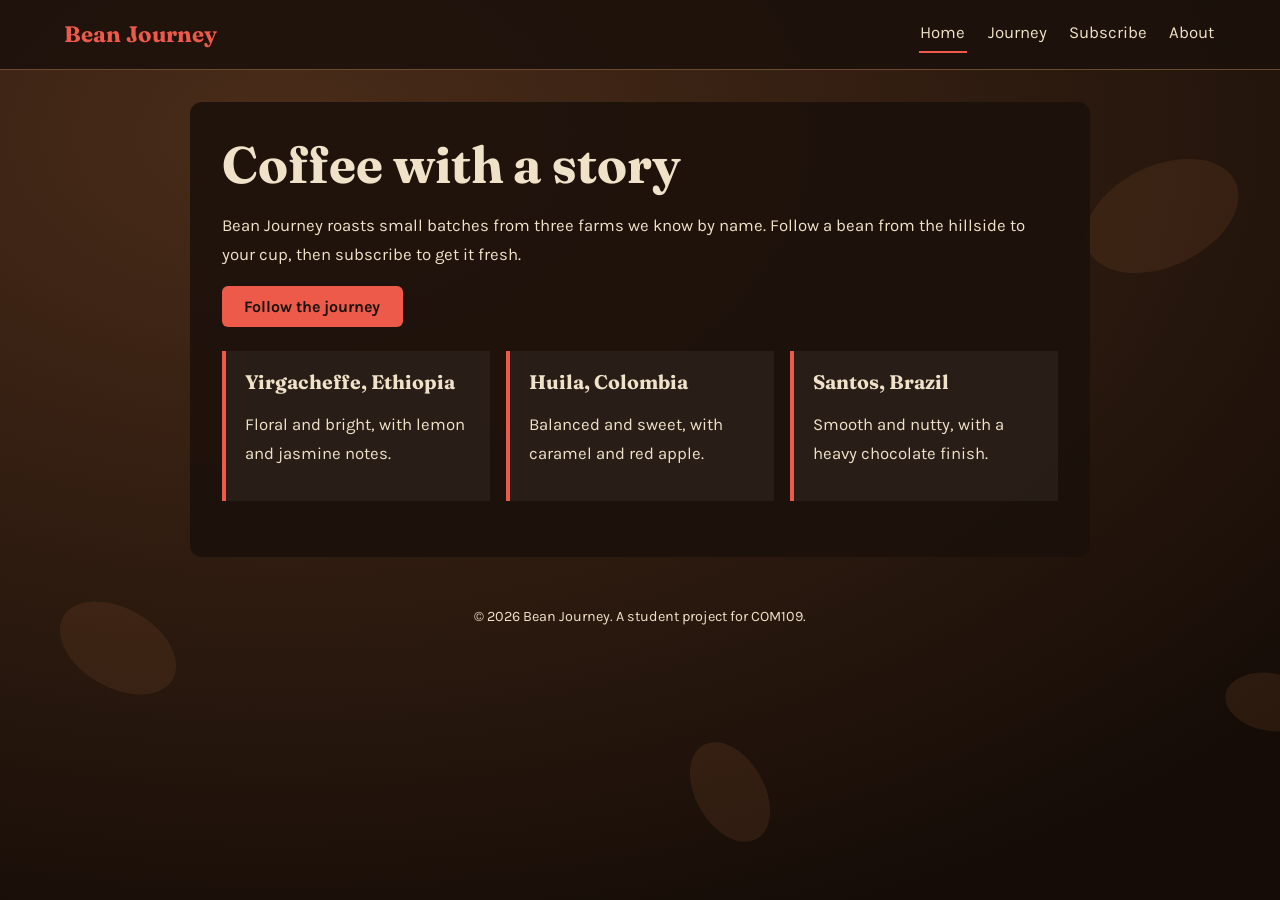
==== index.html @ 6cd61695 "Add remaining project files" ====
<!DOCTYPE html>
<html lang="en">
<head>
<meta charset="utf-8">
<meta name="viewport" content="width=device-width, initial-scale=1">
<title>Home | Bean Journey</title>
<link rel="icon" href="images/favicon.svg" type="image/svg+xml">
<link rel="preconnect" href="https://fonts.googleapis.com">
<link rel="stylesheet" href="https://fonts.googleapis.com/css2?family=Fraunces:wght@600;700&family=Karla:wght@400;700&display=swap">
<link rel="stylesheet" href="css/style.css">
</head>
<body>
<a class="skip" href="#main">Skip to content</a>
<header><nav aria-label="Main"><span class="logo">Bean Journey</span><a href="index.html" aria-current="page">Home</a><a href="journey.html">Journey</a><a href="subscribe.html">Subscribe</a><a href="about.html">About</a></nav></header>
<main id="main">
<h1>Coffee with a story</h1>
<p>Bean Journey roasts small batches from three farms we know by name. Follow a bean from the hillside to your cup, then subscribe to get it fresh.</p>
<p><a class="btn" href="journey.html">Follow the journey</a></p>
<div class="cards">
<section class="card"><h3>Yirgacheffe, Ethiopia</h3><p>Floral and bright, with lemon and jasmine notes.</p></section>
<section class="card"><h3>Huila, Colombia</h3><p>Balanced and sweet, with caramel and red apple.</p></section>
<section class="card"><h3>Santos, Brazil</h3><p>Smooth and nutty, with a heavy chocolate finish.</p></section>
</div>
</main>
<footer>&copy; 2026 Bean Journey. A student project for COM109.</footer>
<script src="https://cdnjs.cloudflare.com/ajax/libs/jquery/3.7.1/jquery.min.js"></script>

</body>
</html>
---- css/style.css ----
:root{--ink:#1b110b;--panel:rgba(27,17,11,.88);--text:#f0e2c8;--cherry:#ee5a4a;--line:#6b4a32;--err:#ff9d8f}
*{box-sizing:border-box}
body{margin:0;font:1.05rem/1.7 Karla,Verdana,sans-serif;color:var(--text);background:var(--ink) url(../images/bg.svg) center/cover fixed}
h1,h2,h3,.logo{font-family:Fraunces,Georgia,serif;line-height:1.2}
h1{font-size:clamp(2rem,5vw,3.2rem);margin:0 0 .5rem}
.skip{position:absolute;left:-999px}.skip:focus{left:8px;top:8px;background:#fff;color:#000;padding:.5rem;z-index:9}
header{background:var(--panel);border-bottom:1px solid var(--line)}
nav{display:flex;flex-wrap:wrap;gap:.5rem 1.2rem;align-items:center;padding:1rem 5%}
.logo{margin-right:auto;font-size:1.4rem;font-weight:700;color:var(--cherry)}
nav a{color:var(--text);text-decoration:none;padding:.2rem .1rem;border-bottom:2px solid transparent;transition:border-color .3s,color .3s}
nav a:hover,nav a[aria-current]{border-color:var(--cherry)}
main{max-width:900px;margin:2rem auto;padding:2rem;background:var(--panel);border-radius:12px}
.cards{display:grid;grid-template-columns:repeat(auto-fit,minmax(220px,1fr));gap:1rem;margin:1.5rem 0}
.card{padding:1rem 1.2rem;border-left:4px solid var(--cherry);background:rgba(255,255,255,.05);transition:background .3s}
.card:hover{background:rgba(255,255,255,.1)}
.card h3{margin:.2rem 0}
.btn{display:inline-block;background:var(--cherry);color:var(--ink);border:0;padding:.7rem 1.4rem;border-radius:6px;font:700 1rem Karla,sans-serif;cursor:pointer;text-decoration:none;transition:transform .2s}
.btn:hover{transform:translateY(-2px)}.btn:disabled{opacity:.5;cursor:default;transform:none}
.btn.alt{background:transparent;color:var(--text);border:2px solid var(--line)}
a:focus-visible,button:focus-visible,input:focus-visible,select:focus-visible{outline:3px solid #fff;outline-offset:2px}
.bar{height:10px;background:#3a2718;border-radius:5px;overflow:hidden;margin-top:1rem}.bar div{height:100%;width:0;background:var(--cherry);transition:width .6s}
.pins{display:flex;justify-content:space-between;gap:.3rem;list-style:none;padding:0;font-size:.85rem}.pins li{opacity:.45;transition:opacity .4s,color .4s}.pins li.on{opacity:1;color:var(--cherry)}
.stage{display:none;margin:1rem 0;padding:1rem 1.2rem;border-left:4px solid var(--cherry);background:rgba(255,255,255,.06)}
.stage h2{margin:0 0 .3rem;font-size:1.4rem}
label,legend{display:block;margin-top:1.1rem;font-weight:700}
fieldset{border:0;padding:0;margin:0}
.opt{display:inline-block;font-weight:400;margin-right:1.2rem}
input[type=text],input[type=email],select{width:100%;padding:.6rem;border-radius:6px;border:2px solid #9b7b60;font:1rem Karla,sans-serif;background:#fffaf0;color:#1b110b}
.bad{border-color:var(--err)!important}
.err{color:var(--err);min-height:1.3em;margin:.2rem 0 0;font-size:.92rem}
#msg{color:#b9e8a8;min-height:1.3em}
footer{text-align:center;padding:1rem;font-size:.9rem}
@media(max-width:600px){main{margin:1rem;padding:1.2rem}.pins{font-size:.7rem}}
@media(prefers-reduced-motion:reduce){*{transition:none!important}}
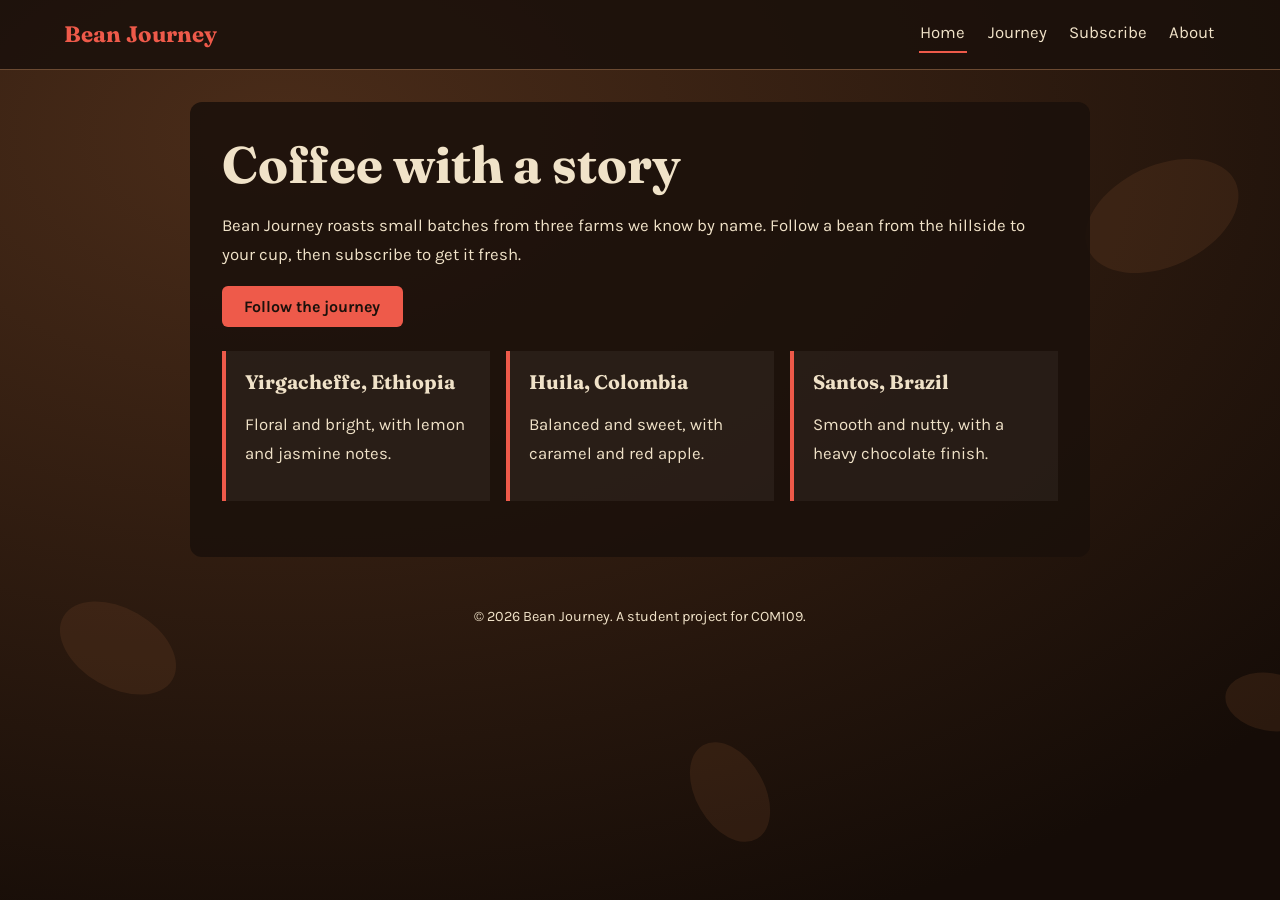
==== commit 73a8f28a: "add the bean journey home page" ====
--- a/index.html
+++ b/index.html
@@ -24,6 +24,26 @@
 </main>
 <footer>&copy; 2026 Bean Journey. A student project for COM109.</footer>
 <script src="https://cdnjs.cloudflare.com/ajax/libs/jquery/3.7.1/jquery.min.js"></script>
+<script>
+  // Runs once the page has finished loading
+  $(document).ready(function () {
+
+    // 1. Fade in the main heading (visual effect)
+    $("h1").hide().fadeIn(1000);
+
+    // 2. Fade the three cards in one after another (visual effect)
+    $(".card").hide().each(function (i) {
+      $(this).delay(300 * i).fadeIn(800);
+    });
+
+    // 3. Highlight a card when the mouse is over it (event handling)
+    $(".card").hover(
+      function () { $(this).css("box-shadow", "0 4px 12px rgba(0,0,0,0.25)"); },
+      function () { $(this).css("box-shadow", "none"); }
+    );
+
+  });
+</script>
 
 </body>
 </html>
